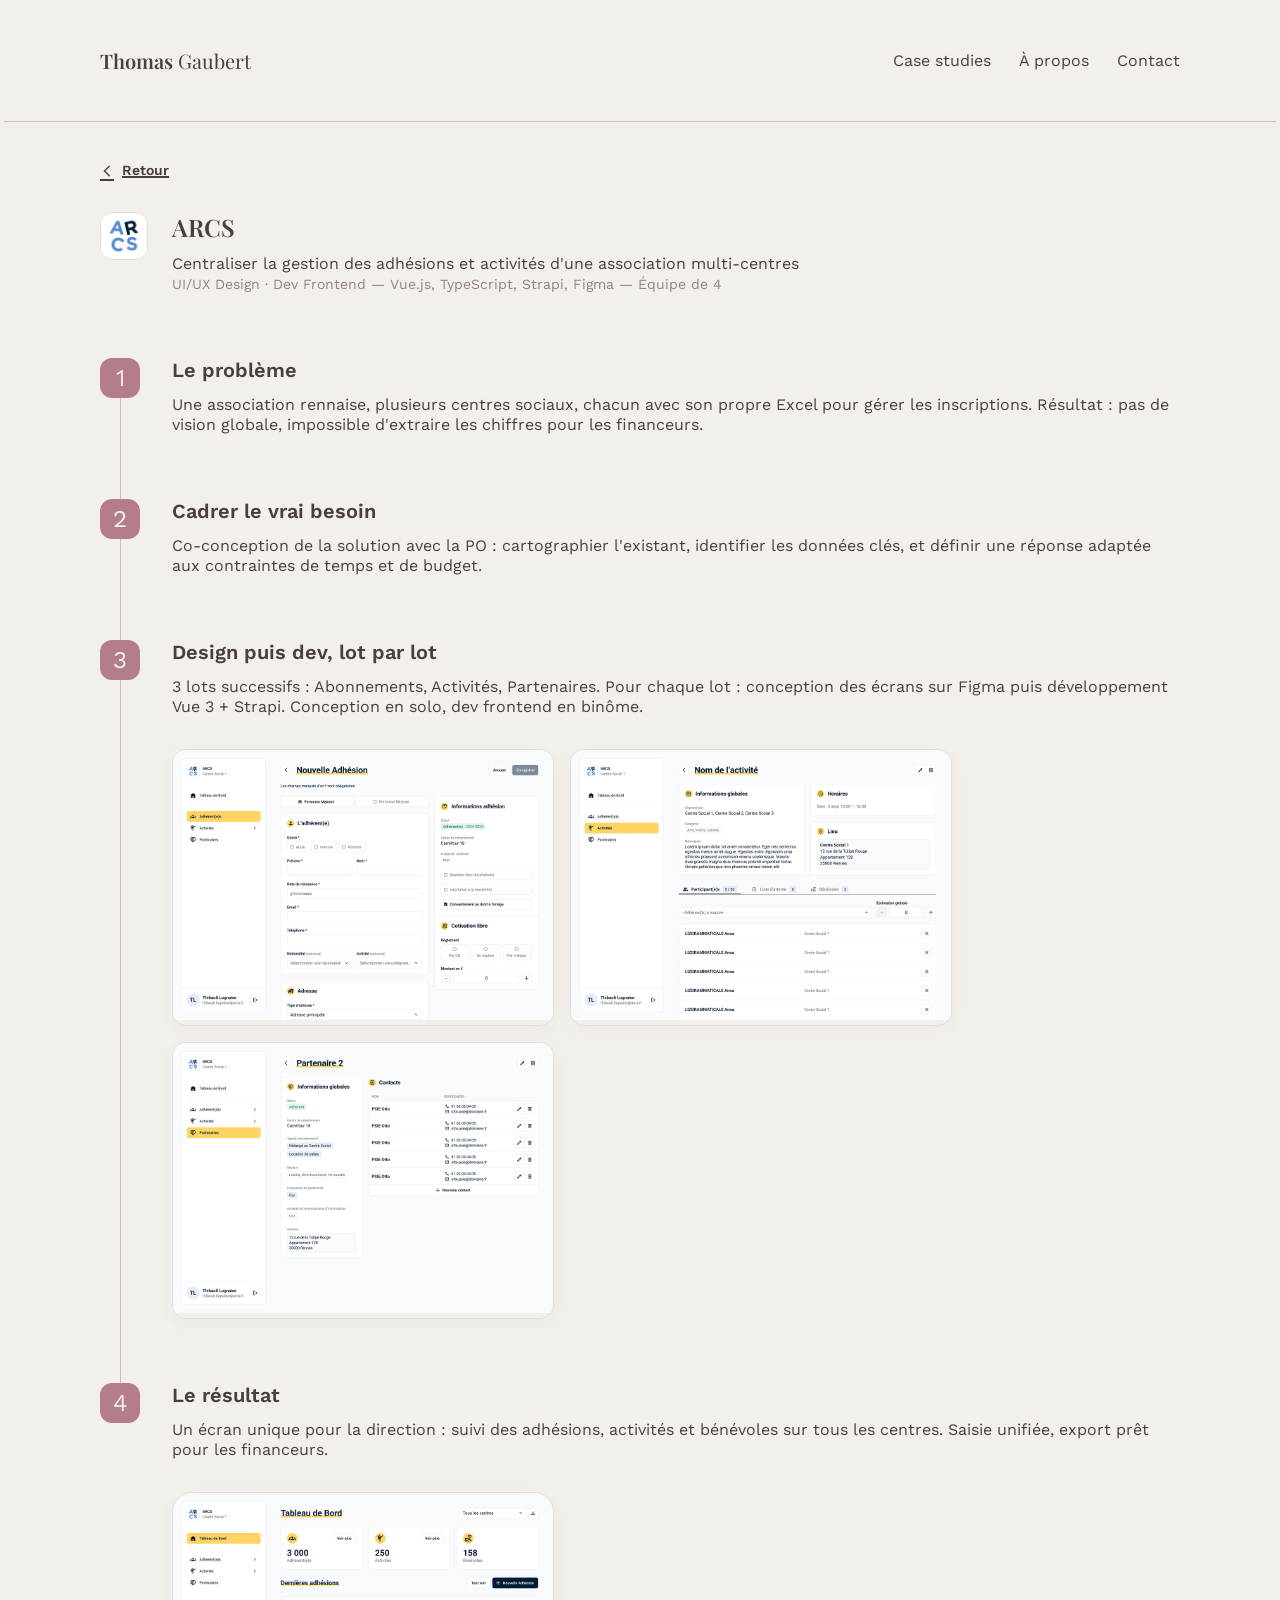
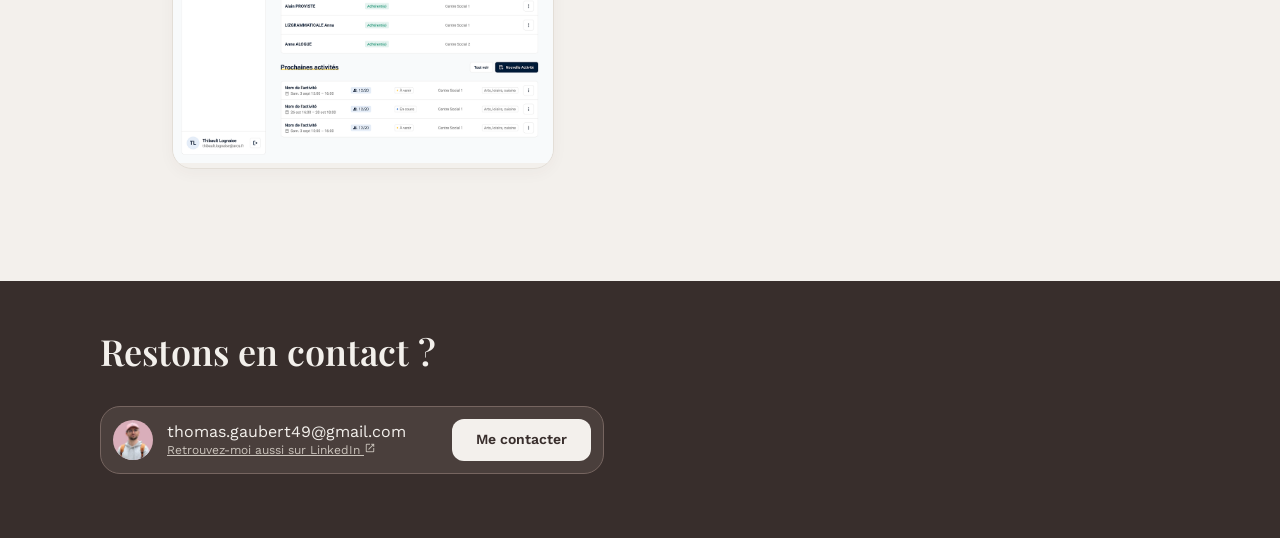
==== pages/arcs.html @ 0857703d "Initial commit" ====
<!DOCTYPE html>
<html lang="fr">
	<head>
		<meta charset="UTF-8">
		<meta content="width=device-width, initial-scale=1.0" name="viewport">
		<title>Thomas Gaubert | Case Study - ARCS</title>
		<meta
			content="Détail d'un Case Study en expliquant la problématique et les solutions mise en place"
			name="description">
		<link href="https://fonts.googleapis.com" rel="preconnect">
		<link crossorigin href="https://fonts.gstatic.com" rel="preconnect">
		<link
			href="https://fonts.googleapis.com/css2?family=Work+Sans:ital,wght@0,400;0,500;0,600;0,700;1,400&family=Playfair+Display:ital,wght@0,400;0,600;0,700;1,400;1,600;1,700&display=swap"
			rel="stylesheet">
		<link href="https://fonts.googleapis.com/css2?family=Material+Symbols+Outlined" rel="stylesheet"/>
		
		<!-- Stylesheets -->
		<link href="../css/global.css" rel="stylesheet">
		<link href="../css/navigation.css" rel="stylesheet">
		<link href="../css/case-study-details.css" rel="stylesheet">
		<link href="../css/contact.css" rel="stylesheet">
	</head>
	<body>
		
		<nav class="navigation">
			<a class="navigation__title" href="../index.html">
				<span class="navigation__title__stress">Thomas</span>
				Gaubert
			</a>
			<div class="navigation__links">
				<a class="navigation__links__link" href="../index.html#case-studies">Case studies</a>
				<a class="navigation__links__link" href="../index.html#about">À propos</a>
				<a class="navigation__links__link" href="../index.html#contact">Contact</a>
			</div>
		</nav>
		
		<main class="case-study-details">
			
			<div class="case-study-details__header">
				<a class="case-study-details__back-link" href="../index.html#case-studies">
					<span class="material-symbols-outlined">arrow_back_ios_new</span>
					Retour
				</a>
				
				<div class="case-study-details__header__details">
					<img alt="Logo ARCS" class="case-study-details__logo" src="../assets/arcs-logo.png">
					<div class="case-study-details__header__details__text">
						<h1 class="case-study-details__header__details__title">ARCS</h1>
						<p class="case-study-details__header__details__description">
							Centraliser la gestion des adhésions et activités d'une association multi-centres <br>
							<span class="case-study-details__header__details__keywords">UI/UX Design · Dev Frontend — Vue.js, TypeScript, Strapi, Figma — Équipe de 4</span>
						</p>
					</div>
				</div>
			</div>
			
			<div class="case-study-details__steps">
				
				<div class="case-study-details__step">
					<div class="case-study-details__step__timeline">
						<p class="case-study-details__step__number">1</p>
						<span class="divider"></span>
					</div>
					
					<div class="case-study-details__step__content">
						<div class="case-study-details__step__content__text">
							<h2>Le problème</h2>
							<p>Une association rennaise, plusieurs centres sociaux, chacun avec son propre Excel pour gérer les
								inscriptions. Résultat : pas de vision globale, impossible d'extraire les chiffres pour les
								financeurs.</p>
						</div>
					
					
					</div>
				</div>
				
				<div class="case-study-details__step">
					<div class="case-study-details__step__timeline">
						<p class="case-study-details__step__number">2</p>
						<span class="divider"></span>
					</div>
					
					<div class="case-study-details__step__content">
						<div class="case-study-details__step__content__text">
							<h2>Cadrer le vrai besoin</h2>
							<p>Co-conception de la solution avec la PO : cartographier l'existant, identifier les données clés, et
								définir une réponse adaptée aux contraintes de temps et de budget.</p>
						</div>
					
					
					</div>
				</div>
				
				<div class="case-study-details__step">
					<div class="case-study-details__step__timeline">
						<p class="case-study-details__step__number">3</p>
						<span class="divider"></span>
					</div>
					
					<div class="case-study-details__step__content">
						<div class="case-study-details__step__content__text">
							<h2>Design puis dev, lot par lot</h2>
							<p>3 lots successifs : Abonnements, Activités, Partenaires. Pour chaque lot : conception des écrans sur
								Figma puis développement Vue 3 + Strapi. Conception en solo, dev frontend en binôme.</p>
						</div>
						
						<div class="case-study-details__step__content__screens">
							<a href="../assets/screenshots/arcs-screen-1.png" target="_blank">
								<img alt="Écran Arcs" src="../assets/screenshots/arcs-screen-1.png"/>
							</a>
							<a href="../assets/screenshots/arcs-screen-2.png" target="_blank">
								<img alt="Écran Arcs" src="../assets/screenshots/arcs-screen-2.png"/>
							</a>
							<a href="../assets/screenshots/arcs-screen-3.png" target="_blank">
								<img alt="Écran Arcs" src="../assets/screenshots/arcs-screen-3.png"/>
							</a>
						</div>
					
					
					</div>
				</div>
				
				<div class="case-study-details__step">
					<div class="case-study-details__step__timeline">
						<p class="case-study-details__step__number">4</p>
						<span class="divider"></span>
					</div>
					
					<div class="case-study-details__step__content">
						<div class="case-study-details__step__content__text">
							<h2>Le résultat</h2>
							<p>Un écran unique pour la direction : suivi des adhésions, activités et bénévoles sur tous les centres.
								Saisie unifiée, export prêt pour les financeurs.</p>
						</div>
						
						<div class="case-study-details__step__content__screens">
							<a href="../assets/screenshots/arcs-screen-4.png" target="_blank">
								<img alt="Écran Arcs" src="../assets/screenshots/arcs-screen-4.png"/>
							</a>
						</div>
					
					
					</div>
				</div>
			
			</div>
		
		</main>
		
		<footer class="contact" id="contact">
			<h2 class="contact__title">Restons en contact ?</h2>
			<div class="contact__card">
				<img alt="Photo de Thomas" class="contact__card__img" src="../assets/thomas.png">
				<div class="contact__card_details">
					<p>thomas.gaubert49@gmail.com</p>
					<a class="contact__card_details__link" href="http://www.linkedin.com/in/thomas-gaubert" target="_blank">Retrouvez-moi
						aussi sur LinkedIn
						<span class="material-symbols-outlined">open_in_new</span>
					</a>
				</div>
				<a class="contact__card__btn" href="mailto:thomas.gaubert49@gmail.com">Me contacter</a>
			</div>
		</footer>
	
	</body>
</html>
---- css/global.css ----
:root {
  /* Teal — Primary */
  --teal-100: #E8F2F2;
  --teal-200: #C4DCDD;
  --teal-300: #96BFC1;
  --teal-400: #5E9497;
  --teal-500: #2F6365;
  --teal-600: #1E4547;
  --teal-700: #122A2B;
  --teal-800: #091516;
  --teal-900: #040B0C;
  
  /* Rose — Accent */
  --rose-100: #F7EFF1;
  --rose-200: #EDD5DA;
  --rose-300: #D9AEBA;
  --rose-400: #C8909F;
  --rose-500: #B37D8B;
  --rose-600: #8C5663;
  --rose-700: #663540;
  --rose-800: #401C24;
  --rose-900: #200D12;
  
  /* Neutral — Warm crème to dark (adjusted ramp) */
  --white: #FFFFFF;
  --neutral-100: #F3F0EC;
  --neutral-200: #E3DED7;
  --neutral-300: #CAC3BB;
  --neutral-400: #AEA49E;
  --neutral-500: #91847C;
  --neutral-600: #766560;
  --neutral-700: #5A4D49;
  --neutral-800: #4A3F3C;
  --neutral-900: #382E2C;
  
  
  /* Typography */
  --font-serif: 'Playfair Display', Georgia, serif;
  --font-sans: 'Work Sans', system-ui, -apple-system, sans-serif;
  --semibold: 600;
}

/* --- Reset & Base --- */
*, *::before, *::after {
  box-sizing: border-box;
  margin: 0;
  padding: 0;
}

html {
  scroll-behavior: smooth;
  font-size: 1rem;
  line-height: 1.25 !important;
}

body {
  font-family: var(--font-sans);
  background: var(--neutral-100);
  color: var(--neutral-800);
}

a {
  text-decoration: none;
}

a, a:hover, a:visited, a:active {
  color: unset;
}

a, button, [role="button"] {
  outline: 3px solid transparent;
  outline-offset: 2px;
}

a:focus-visible, button:focus-visible, [role="button"]:focus-visible {
  outline-color: var(--rose-500);
}

article > div {
  max-width: 1080px;
}
---- css/navigation.css ----
.navigation {
  display: flex;
  justify-content: space-between;
  align-items: center;
  padding: 3rem 6rem;
  max-width: calc(1080px + 12rem);
  margin: 0 auto;
  width: 100%;
}

.navigation__title {
  font-family: var(--font-serif);
  font-size: 1.25rem;
  font-weight: 100;
  transition: .3s;
}

.navigation__title__stress {
  font-weight: var(--semibold);
}

.navigation__title:hover {
  color: var(--rose-500)
}

.navigation__title:active {
  color: var(--rose-600)
}

.navigation__links {
  display: flex;
  gap: 1.75rem;
}

.navigation__links__link {
  position: relative;
  transition: .3s;
  
  &:before {
    content: "";
    display: block;
    position: absolute;
    top: calc(100% + .25rem);
    left: 0;
    height: 2px;
    width: 0;
    background-color: var(--neutral-800);
    transition: .3s;
  }
}

.navigation__links__link:hover {
  color: var(--rose-500);
  
  &:before {
    width: 100%;
    background-color: var(--rose-500);
  }
}

.navigation__links__link:active {
  color: var(--rose-600);
  
  &:before {
    background-color: var(--rose-600);
  }
}

@media (max-width: 768px) {
  .navigation {
    display: none;
  }
}
---- css/case-study-details.css ----
.case-study-details {
  display: flex;
  flex-direction: column;
  gap: 4rem;
  padding: 2.5rem 6rem 3rem 6rem;
  max-width: calc(1080px + 12rem);
  width: 100%;
  margin: 0 auto;
  border-top: 1px solid var(--neutral-300);
}

.case-study-details__header {
  display: flex;
  flex-direction: column;
  gap: 2rem;
}

.case-study-details__back-link {
  display: inline-flex;
  align-items: center;
  gap: .5rem;
  font-weight: var(--semibold);
  font-size: .875rem;
  text-decoration: underline;
  text-decoration-thickness: 2px;
  transition: .3s;
}

.case-study-details__back-link:hover {
  color: var(--rose-500);
}

.case-study-details__back-link [class^="material-"] {
  font-size: inherit;
  color: inherit;
}

.case-study-details__header__details {
  display: flex;
  gap: 1.5rem;
}

.case-study-details__logo {
  height: 3rem;
  width: 3rem;
  border-radius: .75rem;
  border: 1px solid var(--neutral-200);
}

.case-study-details__header__details__text {
  display: flex;
  flex-direction: column;
  gap: .75rem;
}

.case-study-details__header__details__title {
  font-size: 1.5rem;
  font-weight: var(--semibold);
  font-family: var(--font-serif);
}

.case-study-details__header__details__keywords {
  color: var(--neutral-500);
  font-size: .875rem;
}

.case-study-details__step {
  display: flex;
  gap: 2rem;
}

.case-study-details__step__timeline {
  display: flex;
  flex-direction: column;
  align-items: center;
}

.case-study-details__step__number {
  display: flex;
  height: 2.5rem;
  width: 2.5rem;
  flex-shrink: 0;
  align-items: center;
  justify-content: center;
  border-radius: .75rem;
  background-color: var(--rose-500);
  font-size: 1.5rem;
  color: var(--neutral-100);
}

.case-study-details__step:last-child .divider {
  display: none;
}

.case-study-details__step .divider {
  width: 1px;
  height: 100%;
  background-color: var(--neutral-300);
  
}

.case-study-details__step__content {
  display: flex;
  flex-direction: column;
  gap: 2rem;
  padding-bottom: 4rem;
}

.case-study-details__step__content__text {
  display: flex;
  flex-direction: column;
  gap: .75rem;
}

.case-study-details__step__content__text h2 {
  font-size: 1.25rem;
  font-weight: var(--semibold);
}

.case-study-details__step__content__screens {
  display: flex;
  gap: 1rem;
  flex-wrap: wrap;
}

.case-study-details__step__content__screens a {
  position: relative;
  border-radius: .875rem;
  border: 1px solid var(--neutral-200);
  box-shadow: 0 4px 16px rgba(74, 63, 60, 4%);
  overflow: hidden;
  transition: .3s;
}

.case-study-details__step__content__screens a:after {
  content: "";
  position: absolute;
  top: 0;
  left: 0;
  width: 100%;
  height: 100%;
  background-color: transparent;
  z-index: 1;
  transition: .3s;
}

.case-study-details__step__content__screens a:hover {
  transform: scale(105%);
}

.case-study-details__step__content__screens a:hover:after {
  background-color: rgba(0, 0, 0, .15);
}

.case-study-details__step__content__screens a:active {
  transform: scale(100%);
}

.case-study-details__step__content__screens a:active:after {
  background-color: rgba(0, 0, 0, .3);
}


.case-study-details__step__content__screens a:only-child {
  border-radius: 1.25rem;
}

.case-study-details__step__content__screens img {
  aspect-ratio: initial;
  max-height: 380px;
  max-width: 380px
}

@media (max-width: 768px) {
  .case-study-details {
    padding: 3rem 1.5rem;
  }
  
  .case-study-details__header__details {
    flex-direction: column;
    gap: 1rem;
  }
  
  .case-study-details__step {
    gap: 1rem;
  }
  
  .case-study-details__step__number {
    font-size: 1.25rem;
    height: 2rem;
    width: 2rem;
    border-radius: .6125rem;
  }
  
  
  .case-study-details__step__content {
    padding-bottom: 2rem;
  }
  
  .case-study-details__step__content__text {
    gap: .5rem;
  }
  
  .case-study-details__step__content__text h2 {
    font-size: 1.125rem;
  }
  
  .case-study-details__step__content__text p {
    font-size: .875rem;
  }
  
  .case-study-details__step__content__screens img {
    min-width: unset;
    width: min(100%, 380px);
    border-radius: .875rem;
  }
  
}
---- css/contact.css ----
.contact {
  display: flex;
  flex-direction: column;
  align-items: flex-start;
  gap: 2rem;
  background-color: var(--neutral-900);
  padding: 3rem 6rem 4rem 6rem;
  color: var(--neutral-100);
}

.contact__title {
  font-family: var(--font-serif);
  font-size: 2.25rem;
  font-weight: var(--semibold);
  max-width: 1080px;
  margin: 0 auto;
  width: 100%;
}

.contact__card {
  display: flex;
  align-items: center;
  gap: .875rem;
  padding: .75rem;
  border-radius: 1.25rem;
  background-color: var(--neutral-800);
  border: 1px solid var(--neutral-600);
  max-width: 1080px;
  margin: 0 max(0px, calc(50% - 540px));
}

.contact__card__img {
  background-color: var(--rose-300);
  height: 2.5rem;
  width: 2.5rem;
  border-radius: 1.25rem;
  object-fit: cover;
  object-position: top center;
}

.contact__card_details {
  display: flex;
  flex-direction: column;
  padding-right: 2rem;
}

.contact__card_details__link {
  text-decoration: underline;
  color: var(--neutral-300) !important;
  font-size: .75rem;
  transition: .1s;
}

.contact__card_details__link [class^="material-"] {
  font-size: inherit;
}

.contact__card_details__link:hover {
  color: var(--neutral-100) !important;
}

.contact__card__btn {
  padding: .75rem 1.5rem;
  border-radius: .75rem;
  background-color: var(--neutral-100);
  color: var(--neutral-900);
  font-weight: var(--semibold);
  font-size: .875rem;
  transition: .3s;
}

.contact__card__btn:hover {
  background-color: var(--neutral-300);
  color: var(--neutral-900);
}

.contact__card__btn:active {
  color: var(--neutral-900);
  background-color: var(--neutral-400);
}


@media (max-width: 768px) {
  .contact {
    padding: 3rem 1.5rem;
  }
  
  .contact__title {
    font-size: 1.375rem;
  }
  
  .contact__card {
    padding: .675rem;
    flex-direction: column;
    align-items: flex-start;
    width: 100%;
    overflow: hidden;
  }
  
  .contact__card_details {
    width: 100%;
    overflow: hidden;
    padding-right: 0;
  }
  
  .contact__card_details p {
    font-size: .875rem;
    width: 100%;
  }
  
  .contact__card_details__link {
    font-size: .75rem;
  }
}
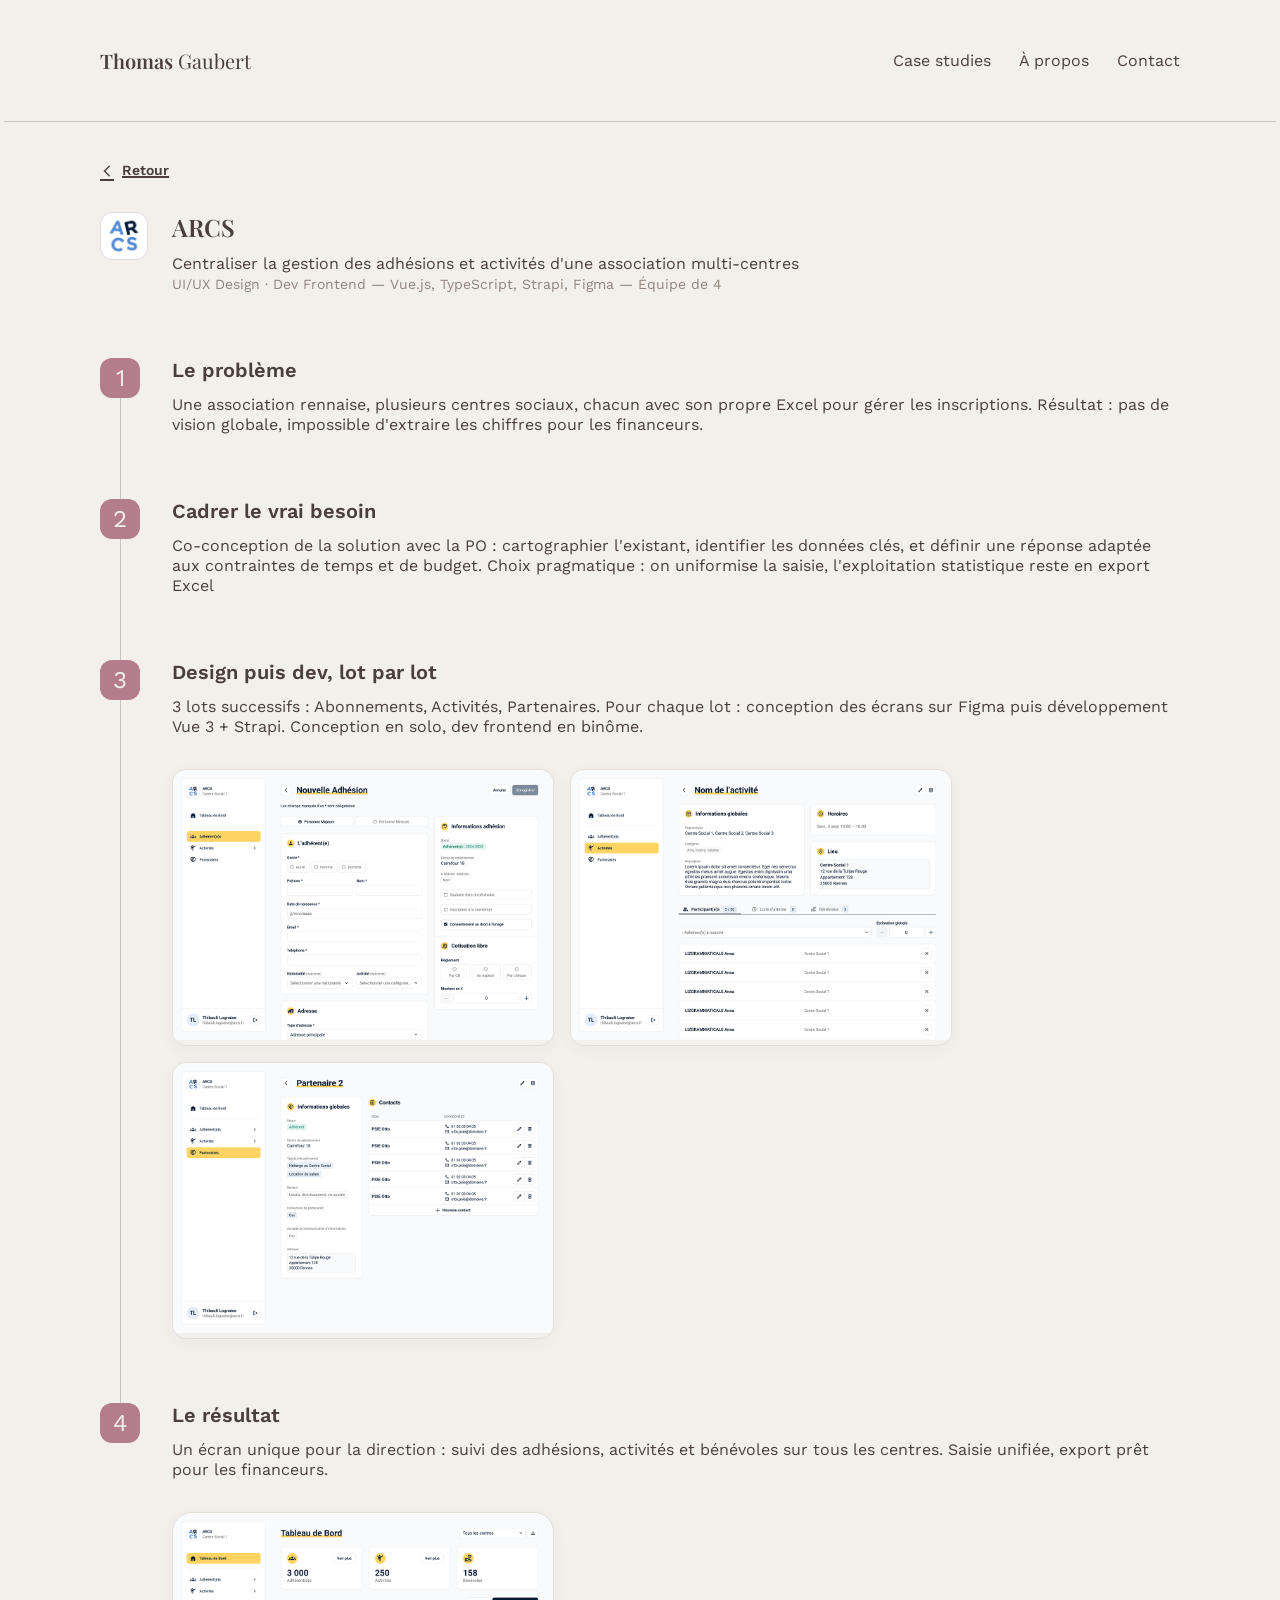
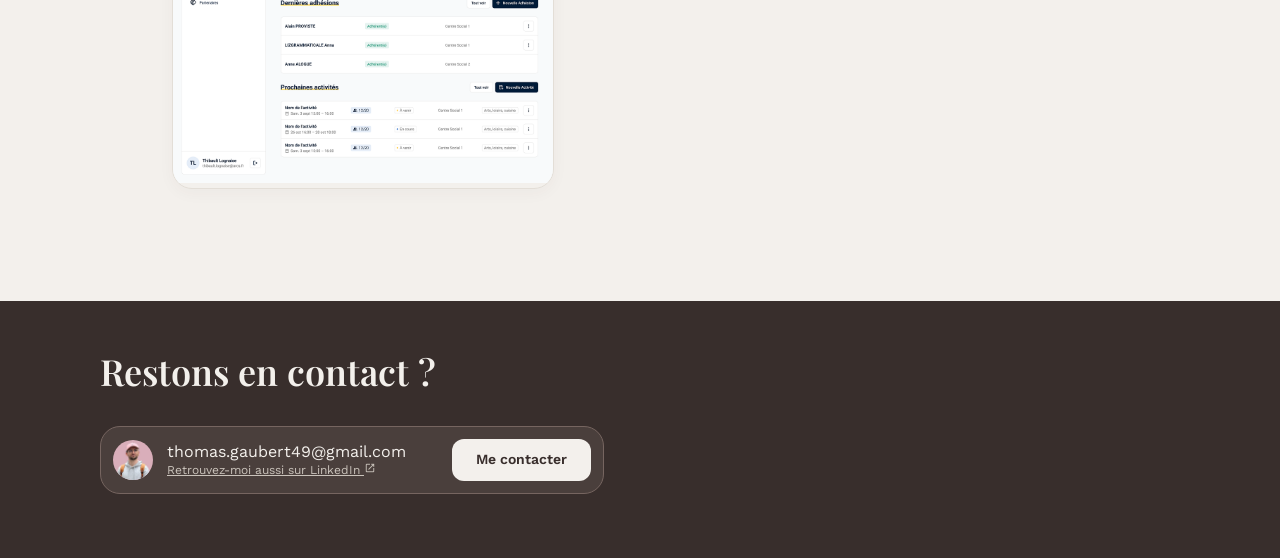
==== commit 60c3686b: "fix accessibility issues" ====
--- a/pages/arcs.html
+++ b/pages/arcs.html
@@ -5,7 +5,7 @@
 		<meta content="width=device-width, initial-scale=1.0" name="viewport">
 		<title>Thomas Gaubert | Case Study - ARCS</title>
 		<meta
-			content="Détail d'un Case Study en expliquant la problématique et les solutions mise en place"
+			content="Détail du Case Study ARCS, application pour la gestion des adhésions d'une association rennaise"
 			name="description">
 		<link href="https://fonts.googleapis.com" rel="preconnect">
 		<link crossorigin href="https://fonts.gstatic.com" rel="preconnect">
@@ -84,7 +84,8 @@
 						<div class="case-study-details__step__content__text">
 							<h2>Cadrer le vrai besoin</h2>
 							<p>Co-conception de la solution avec la PO : cartographier l'existant, identifier les données clés, et
-								définir une réponse adaptée aux contraintes de temps et de budget.</p>
+								définir une réponse adaptée aux contraintes de temps et de budget. Choix pragmatique : on uniformise la
+								saisie, l'exploitation statistique reste en export Excel</p>
 						</div>
 					
 					
@@ -106,13 +107,15 @@
 						
 						<div class="case-study-details__step__content__screens">
 							<a href="../assets/screenshots/arcs-screen-1.png" target="_blank">
-								<img alt="Écran Arcs" src="../assets/screenshots/arcs-screen-1.png"/>
+								<img alt="Formulaire d'adhésion" src="../assets/screenshots/arcs-screen-1.png"/>
 							</a>
 							<a href="../assets/screenshots/arcs-screen-2.png" target="_blank">
-								<img alt="Écran Arcs" src="../assets/screenshots/arcs-screen-2.png"/>
+								<img alt="Consultation des détails d'un activité et des adhérent·e·s inscrit·e·s"
+								     src="../assets/screenshots/arcs-screen-2.png"/>
 							</a>
 							<a href="../assets/screenshots/arcs-screen-3.png" target="_blank">
-								<img alt="Écran Arcs" src="../assets/screenshots/arcs-screen-3.png"/>
+								<img alt="Details d'un partenaire avec les contacts liés"
+								     src="../assets/screenshots/arcs-screen-3.png"/>
 							</a>
 						</div>
 					
@@ -135,7 +138,8 @@
 						
 						<div class="case-study-details__step__content__screens">
 							<a href="../assets/screenshots/arcs-screen-4.png" target="_blank">
-								<img alt="Écran Arcs" src="../assets/screenshots/arcs-screen-4.png"/>
+								<img alt="Tableau de bord pour le pilote à destination de la direction"
+								     src="../assets/screenshots/arcs-screen-4.png"/>
 							</a>
 						</div>
 					
